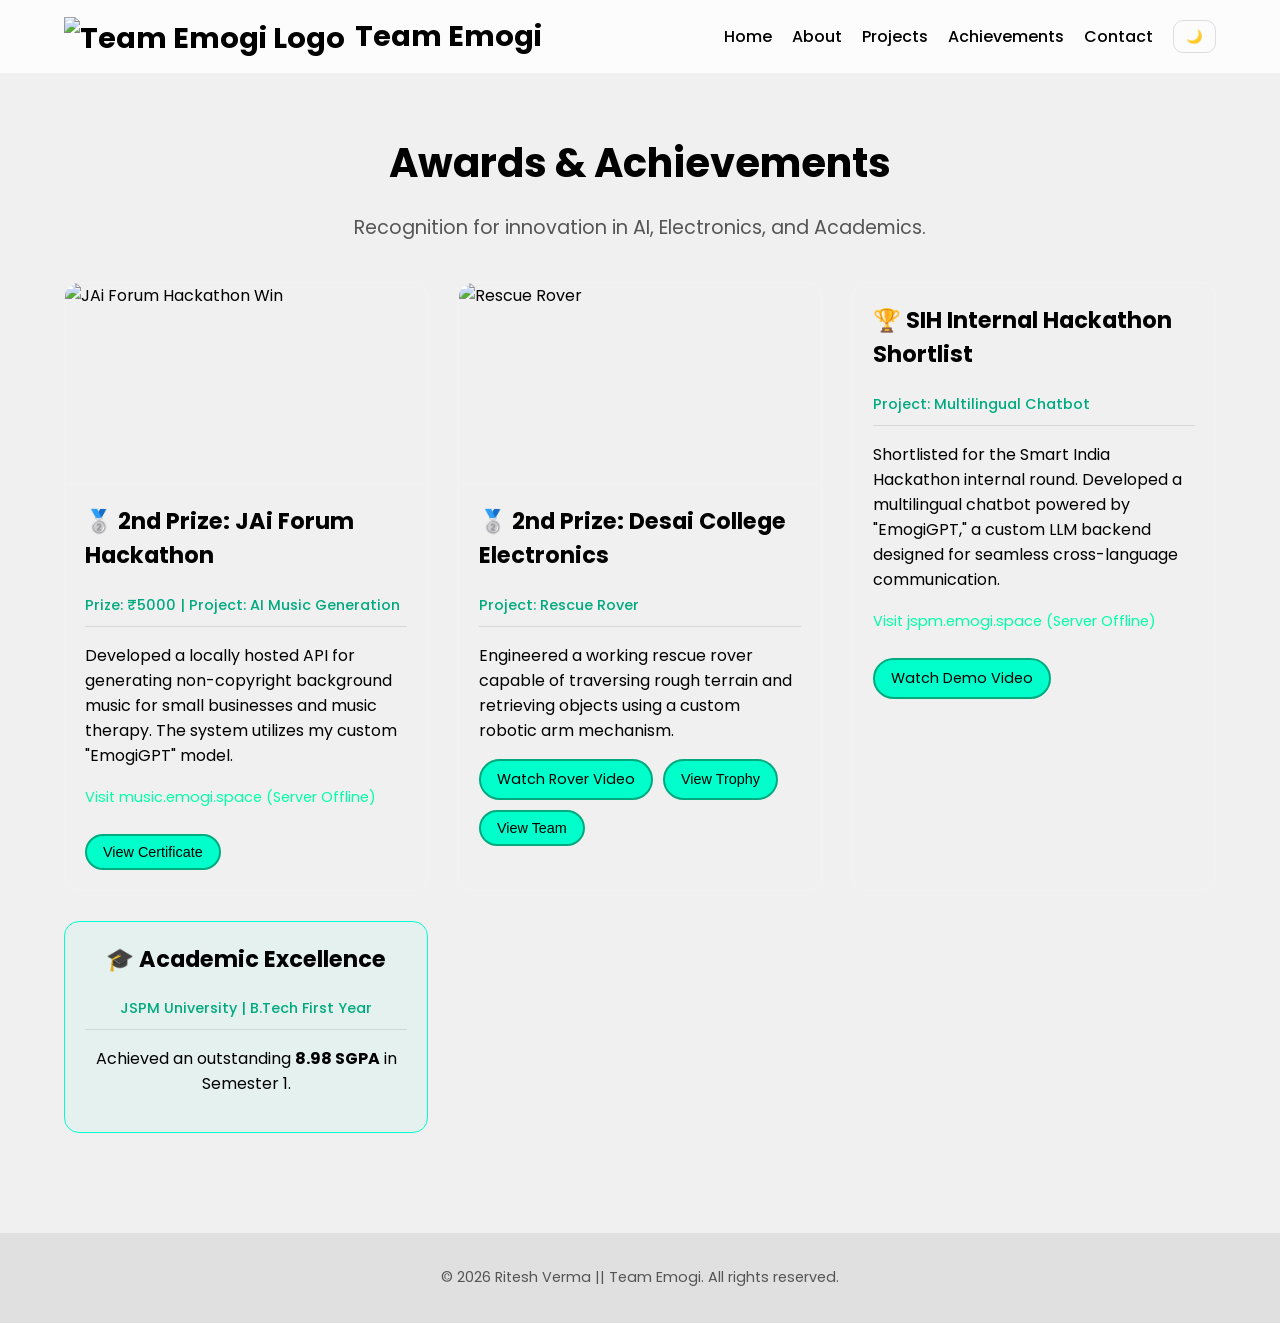
==== achievements.html @ 971d87a2 "Add files via upload" ====
<!DOCTYPE html>
<html lang="en">
<head>
  <meta charset="UTF-8">
  <meta name="viewport" content="width=device-width, initial-scale=1.0">
  <title>Awards and Achievements | Ritesh Verma</title>

  <link rel="icon" 
        href="https://github.com/Imimi328/Ritesh-Verma/blob/Images/Artboard.png?raw=true" 
        type="image/png">

  <link rel="apple-touch-icon" 
        href="https://github.com/Imimi328/Ritesh-Verma/blob/Images/Artboard.png?raw=true">

  <link href="https://fonts.googleapis.com/css2?family=Poppins:wght@300;500;700&display=swap" rel="stylesheet">
  <link rel="stylesheet" href="styles.css">

  <!-- SEO Meta Tags -->
  <meta name="description" content="Discover hackathon wins, academic excellence, and awards earned by Ritesh Verma.">
  <link rel="canonical" href="https://info.emogi.space/achievements">

  <!-- Open Graph / Facebook -->
  <meta property="og:type" content="website">
  <meta property="og:url" content="https://info.emogi.space/achievements">
  <meta property="og:title" content="Ritesh Verma | Team Emogi">
  <meta property="og:description" content="Discover hackathon wins, academic excellence, and awards earned by Ritesh Verma.">
  <meta property="og:image" content="https://raw.githubusercontent.com/Imimi328/Ritesh-Verma/refs/heads/Images/RiteshVerma.jpg">
  <meta property="og:site_name" content="Team Emogi">

  <!-- Twitter -->
  <meta property="twitter:card" content="summary_large_image">
  <meta property="twitter:url" content="https://info.emogi.space/achievements">
  <meta property="twitter:title" content="Ritesh Verma | Team Emogi">
  <meta property="twitter:description" content="Discover hackathon wins, academic excellence, and awards earned by Ritesh Verma.">
  <meta property="twitter:image" content="https://raw.githubusercontent.com/Imimi328/Ritesh-Verma/refs/heads/Images/RiteshVerma.jpg">

  <!-- JSON-LD Structured Data -->
  <script type="application/ld+json">
  {
    "@context": "https://schema.org",
    "@graph": [
      {
        "@type": "Person",
        "@id": "https://info.emogi.space/#person",
        "name": "Ritesh Verma",
        "url": "https://info.emogi.space/",
        "image": "https://raw.githubusercontent.com/Imimi328/Ritesh-Verma/refs/heads/Images/RiteshVerma.jpg",
        "jobTitle": "CEO & Game Developer",
        "worksFor": {
          "@id": "https://info.emogi.space/#organization"
        },
        "alumniOf": {
          "@type": "CollegeOrUniversity",
          "name": "JSPM University"
        },
        "sameAs": [
          "https://github.com/Imimi328",
          "https://www.youtube.com/@TeamEmogi",
          "https://www.youtube.com/@imimigeimeo",
          "https://www.instagram.com/team_emogi/"
        ]
      },
      {
        "@type": "Organization",
        "@id": "https://info.emogi.space/#organization",
        "name": "Team Emogi",
        "url": "https://emogi.space/",
        "logo": "https://github.com/Imimi328/Ritesh-Verma/blob/Images/Artboard.png?raw=true",
        "founder": {
          "@id": "https://info.emogi.space/#person"
        }
      }
    ]
  }
  </script>
</head>

<body>
  
<header class="navbar" role="navigation" aria-label="Primary">

  <a class="logo" href="https://emogi.space/" aria-label="Team Emogi Official Website" title="Team Emogi Official Website">
    <img 
      src="https://github.com/Imimi328/Ritesh-Verma/blob/Images/Artboard.png?raw=true"
      alt="Team Emogi Logo"
      class="logo-img">
    Team Emogi
  </a>

    <ul class="nav-links">
    <li><a href="index.html" title="Main Profile">Home</a></li>
    <li><a href="ritesh-verma.html" title="Ritesh Verma - CEO of Team Emogi">About</a></li>
    <li><a href="projects.html" title="Explore Game Development Projects by Ritesh Verma">Projects</a></li>
    <li><a href="achievements.html" title="Awards and Hackathon Achievements">Achievements</a></li>
    <li><a href="contact.html" title="Contact Ritesh Verma">Contact</a></li>
    <li>
      <button id="theme-toggle" aria-label="Toggle Theme" aria-pressed="false">
        <span id="theme-icon">🌙</span>
      </button>
    </li>
  </ul>

  <button id="menu-toggle"
          class="menu-toggle"
          type="button"
          aria-label="Open menu">
    ☰
  </button>

</header>



    <nav id="mobile-menu" class="mobile-menu" hidden>
    <a href="index.html">Home</a>
    <a href="ritesh-verma.html">About</a>
    <a href="projects.html">Projects</a>
    <a href="achievements.html">Achievements</a>
    <a href="contact.html">Contact</a>
    <button id="theme-toggle-mobile" class="theme-toggle" type="button">
      <span class="theme-icon">🌙</span>
    </button>
  </nav>

  <main>
<section id="achievements" class="portfolio-section">
      <div class="container">
        <h2 class="section-title">Awards & Achievements</h2>
        <p class="section-desc">Recognition for innovation in AI, Electronics, and Academics.</p>
        
        <div class="achievement-grid">
          
          <div class="achievement-card">
            <div class="achievement-img-container">
               <img src="https://github.com/Imimi328/Ritesh-Verma/blob/Images/JAiForum.jpeg?raw=true" alt="JAi Forum Hackathon Win" loading="lazy">
            </div>
            <div class="achievement-content">
              <h3>🥈 2nd Prize: JAi Forum Hackathon</h3>
              <p class="achievement-meta">Prize: ₹5000 | Project: AI Music Generation</p>
              <p>Developed a locally hosted API for generating non-copyright background music for small businesses and music therapy. The system utilizes my custom "EmogiGPT" model.</p>
              <a href="https://music.emogi.space" target="_blank" class="text-link">Visit music.emogi.space (Server Offline)</a>
              <br><br>
              <button class="action-btn small" onclick="openModal('https://github.com/Imimi328/Ritesh-Verma/blob/Images/JAiForum.jpeg?raw=true', false)">View Certificate</button>
            </div>
          </div>

          <div class="achievement-card">
            <div class="achievement-img-container">
               <img src="https://github.com/Imimi328/Ritesh-Verma/blob/Images/Electronics1.jpeg?raw=true" alt="Rescue Rover" loading="lazy">
            </div>
            <div class="achievement-content">
              <h3>🥈 2nd Prize: Desai College Electronics</h3>
              <p class="achievement-meta">Project: Rescue Rover</p>
              <p>Engineered a working rescue rover capable of traversing rough terrain and retrieving objects using a custom robotic arm mechanism.</p>
              <div class="btn-group">
                <a href="https://youtube.com/shorts/vbQOLs_6zQY" target="_blank" class="action-btn small">Watch Rover Video</a>
                <button class="action-btn small" onclick="openModal('https://github.com/Imimi328/Ritesh-Verma/blob/Images/Electronics1.jpeg?raw=true', false)">View Trophy</button>
                <button class="action-btn small" onclick="openModal('https://github.com/Imimi328/Ritesh-Verma/blob/Images/Electronics2.jpeg?raw=true', false)">View Team</button>
              </div>
            </div>
          </div>

          <div class="achievement-card">
            <div class="achievement-content full-width">
              <h3>🏆 SIH Internal Hackathon Shortlist</h3>
              <p class="achievement-meta">Project: Multilingual Chatbot</p>
              <p>Shortlisted for the Smart India Hackathon internal round. Developed a multilingual chatbot powered by "EmogiGPT," a custom LLM backend designed for seamless cross-language communication.</p>
              <a href="https://jspm.emogi.space" target="_blank" class="text-link">Visit jspm.emogi.space (Server Offline)</a>
              <br><br>
              <a href="https://youtu.be/c7JTtgai_VA" target="_blank" class="action-btn small">Watch Demo Video</a>
            </div>
          </div>

          <div class="achievement-card academic-card">
            <div class="achievement-content full-width">
              <h3>🎓 Academic Excellence</h3>
              <p class="achievement-meta">JSPM University | B.Tech First Year</p>
              <p>Achieved an outstanding <strong>8.98 SGPA</strong> in Semester 1.</p>
            </div>
          </div>

        </div>
      </div>
    </section>
</main>

  <div id="modal" class="modal" aria-hidden="true">
    <span class="modal-close">&times;</span>
    <div class="modal-content"></div>
  </div>

  <button id="back-to-top" aria-label="Back to Top">↑</button>

  <footer>
    <p>© <span id="current-year"></span> Ritesh Verma || Team Emogi. All rights reserved.</p>
  </footer>

  <script src="script.js"></script>
</body>

</html>
---- styles.css ----
/* General Styles */
body {
  font-family: 'Poppins', sans-serif;
  margin: 0;
  padding: 0;
  background: #0f0f0f;
  color: #ffffff;
  overflow-x: hidden;
  scroll-behavior: smooth;
  transition: background 0.5s, color 0.5s;
}

body.light-mode {
  background: #f0f0f0;
  color: #000;
}

/* Custom Scrollbar */
body::-webkit-scrollbar { width: 10px; }
body::-webkit-scrollbar-track { background: #1a1a1a; }
body::-webkit-scrollbar-thumb { background: #00ffcb; border-radius: 5px; }
body.light-mode::-webkit-scrollbar-track { background: #e0e0e0; }
body.light-mode::-webkit-scrollbar-thumb { background: #00aa7f; }

/* Navbar */
.navbar {
  position: fixed;
  width: 100%;
  top: 0;
  background: rgba(0, 0, 0, 0.8);
  padding: 15px 5%;
  display: flex;
  justify-content: space-between;
  align-items: center;
  z-index: 1000;
  backdrop-filter: blur(10px);
  transition: background 0.5s;
  box-sizing: border-box;
}
body.light-mode .navbar { background: rgba(255, 255, 255, 0.8); }

.navbar ul {
  list-style: none;
  display: flex;
  gap: 20px;
  margin: 0;
  padding: 0;
  align-items: center;
}
.navbar ul li a {
  text-decoration: none;
  color: #ffffff;
  font-weight: 500;
  transition: color 0.3s ease;
}
body.light-mode .navbar ul li a { color: #000; }
.navbar ul li a:hover { color: #00ffcb; }

/* Logo */
.logo {
  color: #fff; font-size: 1.8rem; font-weight: 700; text-decoration: none;
  transition: color 0.5s; display: flex; align-items: center; gap: 10px;
}
body.light-mode .navbar .logo { color: #000; }

.logo-img {
  height: 40px; /* Limits the logo height to fit the navbar */
  width: auto;
  object-fit: contain;
}

/* Mobile Menu Toggle */
.menu-toggle {
  display: none;
  background: none;
  border: 1px solid rgba(255,255,255,0.2);
  color: inherit;
  padding: 8px 12px;
  border-radius: 10px;
  cursor: pointer;
  backdrop-filter: blur(6px);
}
body.light-mode .menu-toggle { border-color: rgba(0,0,0,0.12); }

@media (max-width: 1100px) {
  .navbar ul { display: none; }
  .menu-toggle { display: inline-flex; }
}

.mobile-menu {
  position: fixed; top: 74px; left: 0; right: 0; z-index: 9999;
  padding: 10px 5%; background: rgba(0,0,0,0.95); backdrop-filter: blur(10px);
  border-top: 1px solid rgba(255,255,255,0.2);
}
body.light-mode .mobile-menu { background: rgba(255,255,255,0.95); border-top: 1px solid rgba(0,0,0,0.1); }
.mobile-menu a {
  display: block; padding: 12px; border-radius: 10px; text-decoration: none;
  color: inherit; border: 1px solid rgba(255,255,255,0.2); background: rgba(255,255,255,0.1); margin-bottom: 8px;
}
body.light-mode .mobile-menu a { border: 1px solid rgba(0,0,0,0.12); background: rgba(0,0,0,0.08); }
.mobile-menu[hidden] { display: none !important; }

/* Theme Toggle */
#theme-toggle, #theme-toggle-mobile {
  background: none; border: 1px solid rgba(255,255,255,0.2); color: inherit;
  padding: 8px 12px; border-radius: 10px; cursor: pointer;
}
body.light-mode #theme-toggle, body.light-mode #theme-toggle-mobile { border-color: rgba(0,0,0,0.12); }
body.nav-open { overflow: hidden; }

/* Hero Section */
.hero {
  display: flex; flex-direction: column; justify-content: center; align-items: center;
  text-align: center; height: 100vh; position: relative; padding: 0 5%; z-index: 1; overflow: hidden;
}
#hero-canvas { position: absolute; top: 0; left: 0; width: 100%; height: 100%; z-index: -1; transition: filter 0.5s; }
.hero-title { font-size: 4rem; margin-bottom: 20px; color: #ffffff; text-shadow: 0 4px 6px rgba(0, 0, 0, 0.3); transition: color 0.5s; }
body.light-mode .hero-title { color: #000; }
.hero-subtitle { font-size: 1.5rem; margin-bottom: 30px; color: #cccccc; transition: color 0.5s; }
body.light-mode .hero-subtitle { color: #555; }

/* Buttons */
.cta-btn, .action-btn {
  padding: 15px 30px; background: linear-gradient(45deg, #00ffcb, #00ffaa); color: #000;
  text-decoration: none; border-radius: 30px; transition: all 0.3s ease; font-size: 1.2rem;
  border: none; cursor: pointer; display: inline-block;
}
.cta-btn.small, .action-btn.small {
  padding: 8px 16px; font-size: 0.9rem; background: #00ffcb; border: 2px solid #00aa7f;
}
.cta-btn:hover, .action-btn:hover { transform: scale(1.05); background: linear-gradient(45deg, #00ffaa, #00ffcb); }

/* Sections */
.portfolio-section { padding: 100px 5%; }
.container { max-width: 1200px; margin: 0 auto; }
.section-title { font-size: 2.5rem; text-align: center; margin-bottom: 20px; transition: color 0.5s; }
body.light-mode .section-title { color: #000; }
.section-desc { text-align: center; font-size: 1.2rem; margin-bottom: 40px; color: #aaaaaa; }
body.light-mode .section-desc { color: #555; }
.section-desc a { color: #00ffcb; text-decoration: none; }

/* Grids */
.video-gallery, .photo-gallery, .game-gallery, .repo-gallery, .contact-gallery, .skills-grid {
  display: grid; grid-template-columns: repeat(auto-fit, minmax(280px, 1fr)); gap: 25px;
}

/* Cards */
.video-card, .photo-card, .game-card, .repo-card, .skill-card, .contact-card {
  background: rgba(255, 255, 255, 0.1); padding: 20px; border-radius: 10px;
  backdrop-filter: blur(10px); border: 1px solid rgba(255, 255, 255, 0.1); text-align: center;
  transition: transform 0.3s, box-shadow 0.3s, background 0.5s;
}
body.light-mode .video-card, body.light-mode .photo-card, body.light-mode .game-card,
body.light-mode .repo-card, body.light-mode .skill-card, body.light-mode .contact-card {
  background: rgba(0, 0, 0, 0.05); border: 1px solid rgba(0, 0, 0, 0.1);
}
.card:hover { transform: scale(1.05); box-shadow: 0 8px 15px rgba(0,0,0,0.3); }

/* Images & Iframes */
.video-card iframe { width: 100%; height: 200px; border-radius: 10px; border: none; }
.photo-card img, .game-card img { width: 100%; height: auto; object-fit: cover; border-radius: 10px; margin-bottom: 10px; }

/* Skills */
.progress-bar { height: 10px; background-color: #ddd; border-radius: 5px; margin-top: 10px; overflow: hidden; }
.progress-bar::after { content: ''; display: block; height: 100%; background-color: #00ffcb; width: 0; transition: width 1s; }
.skill-card[data-skill="100"] .progress-bar::after { width: 100%; }
.skill-card[data-skill="80"] .progress-bar::after { width: 80%; }
.skill-card[data-skill="60"] .progress-bar::after { width: 60%; }

/* Work History */
.work-card {
  background: rgba(255, 255, 255, 0.1); padding: 20px; border-radius: 10px; margin-bottom: 20px;
  backdrop-filter: blur(10px); border: 1px solid rgba(255, 255, 255, 0.1);
}
body.light-mode .work-card { background: rgba(0, 0, 0, 0.05); border-color: rgba(0,0,0,0.1); }

/* ACHIEVEMENTS STYLES */
.achievement-grid {
  display: grid; grid-template-columns: repeat(auto-fit, minmax(300px, 1fr)); gap: 30px;
}
.achievement-card {
  background: rgba(255, 255, 255, 0.05); border-radius: 15px; overflow: hidden;
  border: 1px solid rgba(255, 255, 255, 0.1); transition: transform 0.3s ease, box-shadow 0.3s ease;
  display: flex; flex-direction: column;
}
.achievement-card:hover {
  transform: translateY(-5px); box-shadow: 0 10px 25px rgba(255, 215, 0, 0.15); border-color: rgba(255, 215, 0, 0.3);
}
body.light-mode .achievement-card:hover {
  box-shadow: 0 10px 25px rgba(218, 165, 32, 0.3); border-color: rgba(218, 165, 32, 0.5);
}
.achievement-img-container { width: 100%; height: 200px; overflow: hidden; border-bottom: 1px solid rgba(255, 255, 255, 0.1); }
.achievement-img-container img { width: 100%; height: 100%; object-fit: cover; transition: transform 0.5s ease; }
.achievement-card:hover .achievement-img-container img { transform: scale(1.1); }
.achievement-content { padding: 20px; text-align: left; flex-grow: 1; }
.achievement-content h3 { margin-top: 0; color: #fff; font-size: 1.4rem; }
body.light-mode .achievement-content h3 { color: #000; }
.achievement-meta { color: #00ffcb; font-size: 0.9rem; font-weight: 500; margin-bottom: 10px; border-bottom: 1px solid rgba(255,255,255,0.1); padding-bottom: 10px; }
body.light-mode .achievement-meta { color: #00aa7f; border-color: rgba(0,0,0,0.1); }
.text-link { color: #00ffaa; text-decoration: none; font-size: 0.9rem; }
.text-link:hover { text-decoration: underline; }
.btn-group { display: flex; gap: 10px; margin-top: 15px; flex-wrap: wrap; }

/* Academic Card */
.academic-card { border: 1px solid #00ffcb; background: rgba(0, 255, 203, 0.05); text-align: center; }
.academic-card .achievement-content { text-align: center; }
.academic-card h3 { color: #00ffcb; }

/* Rocket / Wiki Tabs */
.wiki-layout { background: rgba(255,255,255,0.05); padding: 20px; border-radius: 10px; }
.wiki-infobox { text-align: center; margin-bottom: 30px; border-bottom: 1px solid rgba(255,255,255,0.1); padding-bottom: 20px; }
.infobox-image { max-width: 250px; border-radius: 10px; border: 2px solid #00ffcb; }
.wiki-section { margin-bottom: 30px; }
.wiki-section h3 { border-bottom: 1px solid #00ffcb; padding-bottom: 5px; display: inline-block; }

/* Contact */
#contact { position: relative; overflow: hidden; }
.contact-canvas { position: absolute; top: 0; left: 0; width: 100%; height: 100%; z-index: 0; opacity: 0.3; }
.contact-gallery { position: relative; z-index: 1; max-width: 800px; margin: 0 auto; }
.contact-card { display: flex; flex-direction: column; align-items: center; justify-content: center; }
.contact-logo { width: 50px; height: 50px; margin-bottom: 10px; object-fit: contain; }
.contact-link { color: #00ffcb; text-decoration: none; word-break: break-all; }

/* Modal */
.modal {
  display: none; position: fixed; z-index: 2000; left: 0; top: 0; width: 100%; height: 100%;
  overflow: auto; background-color: rgba(0, 0, 0, 0.95); justify-content: center; align-items: center;
}
.modal-content { position: relative; max-width: 90%; max-height: 90vh; }
.modal-close { position: absolute; top: 20px; right: 30px; color: #fff; font-size: 40px; font-weight: bold; cursor: pointer; z-index: 2001; }

/* Back to Top */
#back-to-top {
  display: none; position: fixed; bottom: 20px; right: 20px; z-index: 99;
  background-color: #00ffcb; color: #000; padding: 10px 15px; border-radius: 50%;
  font-size: 20px; border: none; cursor: pointer;
}

/* Footer */
footer { text-align: center; padding: 20px 5%; background: #0f0f0f; color: #aaaaaa; font-size: 0.9rem; }
body.light-mode footer { background: #e0e0e0; color: #555; }
footer a { color: #00ffcb; text-decoration: none; }

/* About Image */
.about-image { width: 200px; border-radius: 50%; border: 4px solid #00ffcb; margin: 0 auto 20px; display: block; }
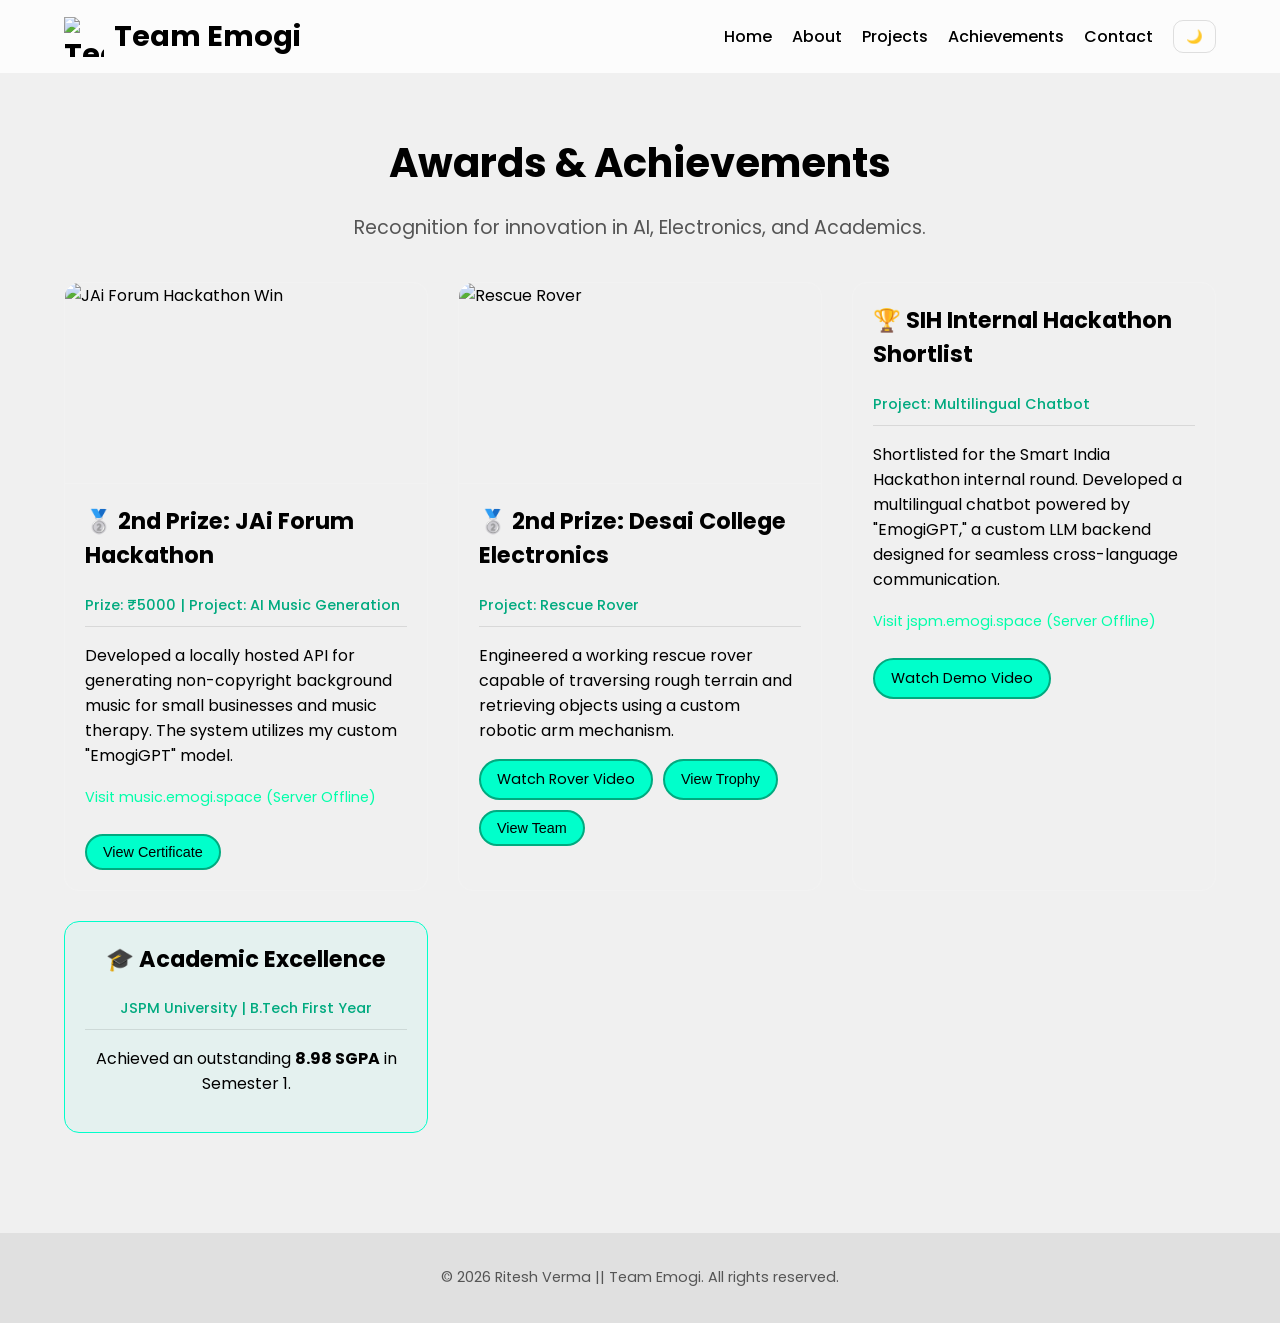
==== commit 50043a94: "Update achievements.html" ====
--- a/achievements.html
+++ b/achievements.html
@@ -12,6 +12,8 @@
   <link rel="apple-touch-icon" 
         href="https://github.com/Imimi328/Ritesh-Verma/blob/Images/Artboard.png?raw=true">
 
+  <link rel="preconnect" href="https://fonts.googleapis.com">
+  <link rel="preconnect" href="https://fonts.gstatic.com" crossorigin>
   <link href="https://fonts.googleapis.com/css2?family=Poppins:wght@300;500;700&display=swap" rel="stylesheet">
   <link rel="stylesheet" href="styles.css">
 
@@ -80,7 +82,7 @@
 <header class="navbar" role="navigation" aria-label="Primary">
 
   <a class="logo" href="https://emogi.space/" aria-label="Team Emogi Official Website" title="Team Emogi Official Website">
-    <img 
+    <img width="32" height="32" 
       src="https://github.com/Imimi328/Ritesh-Verma/blob/Images/Artboard.png?raw=true"
       alt="Team Emogi Logo"
       class="logo-img">
@@ -132,7 +134,7 @@
           
           <div class="achievement-card">
             <div class="achievement-img-container">
-               <img src="https://github.com/Imimi328/Ritesh-Verma/blob/Images/JAiForum.jpeg?raw=true" alt="JAi Forum Hackathon Win" loading="lazy">
+               <img width="645" height="363" src="https://github.com/Imimi328/Ritesh-Verma/blob/Images/JAiForum.jpeg?raw=true" alt="JAi Forum Hackathon Win" loading="lazy">
             </div>
             <div class="achievement-content">
               <h3>🥈 2nd Prize: JAi Forum Hackathon</h3>
@@ -146,7 +148,7 @@
 
           <div class="achievement-card">
             <div class="achievement-img-container">
-               <img src="https://github.com/Imimi328/Ritesh-Verma/blob/Images/Electronics1.jpeg?raw=true" alt="Rescue Rover" loading="lazy">
+               <img width="645" height="363" src="https://github.com/Imimi328/Ritesh-Verma/blob/Images/Electronics1.jpeg?raw=true" alt="Rescue Rover" loading="lazy">
             </div>
             <div class="achievement-content">
               <h3>🥈 2nd Prize: Desai College Electronics</h3>
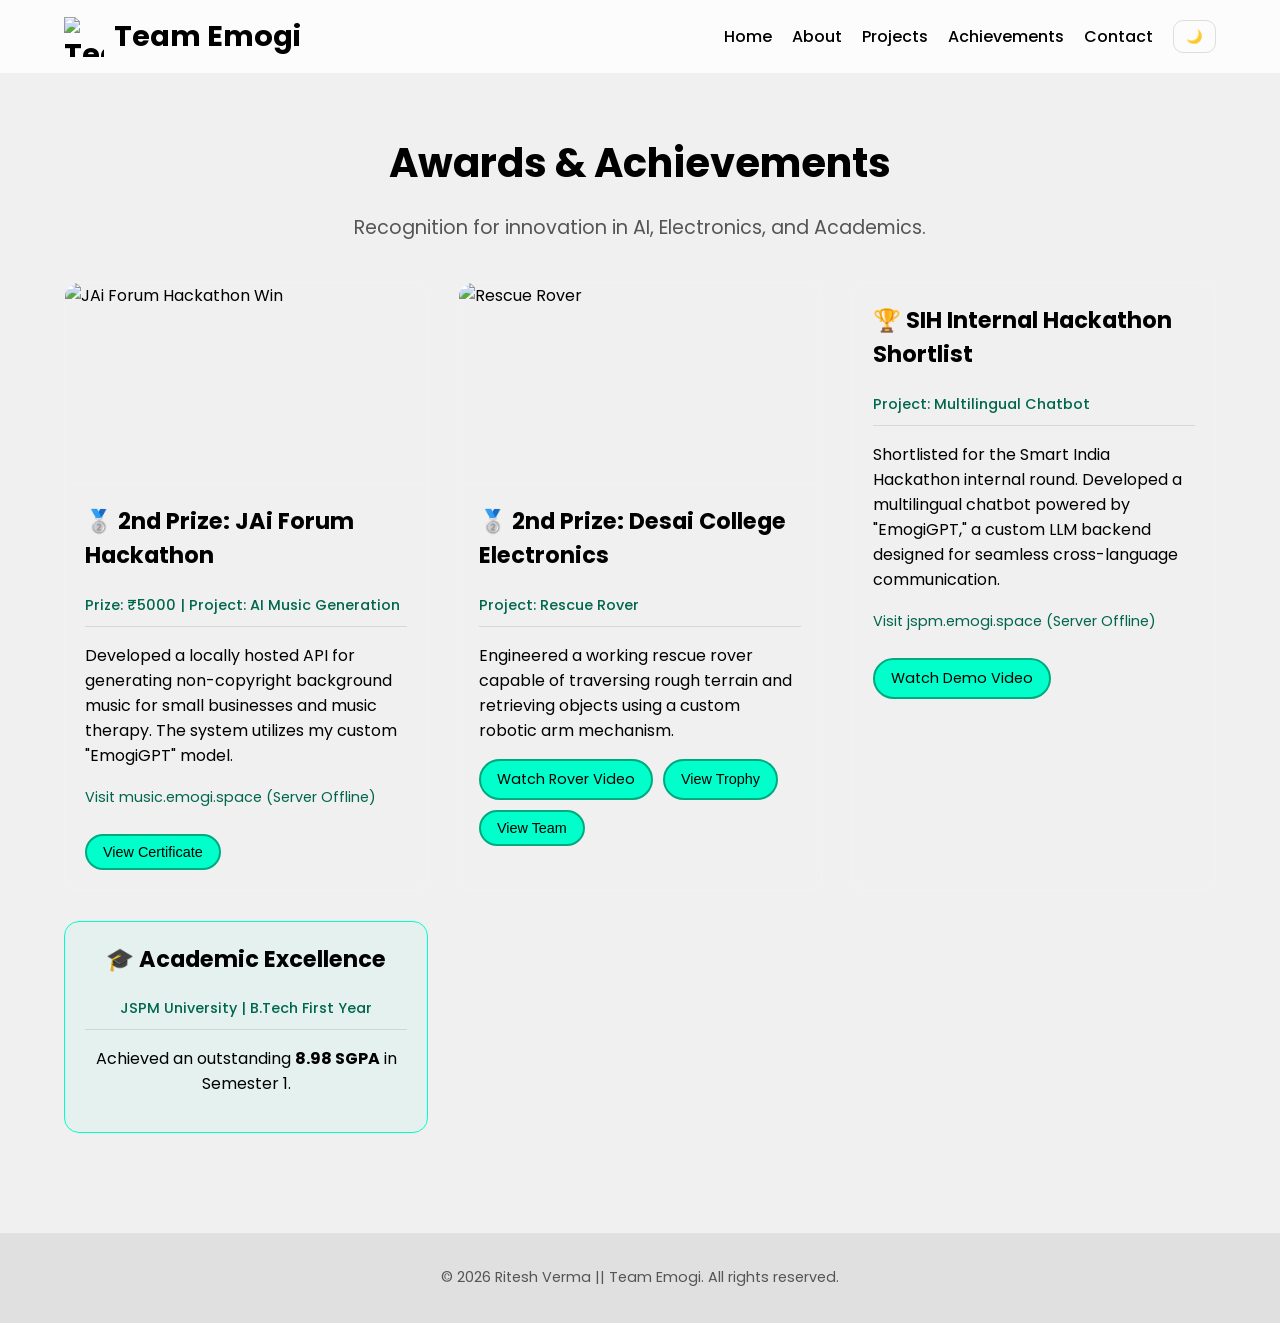
==== commit 50d0a90e: "Update achievements.html" ====
--- a/achievements.html
+++ b/achievements.html
@@ -6,11 +6,11 @@
   <title>Awards and Achievements | Ritesh Verma</title>
 
   <link rel="icon" 
-        href="https://github.com/Imimi328/Ritesh-Verma/blob/Images/Artboard.png?raw=true" 
+        href="https://raw.githubusercontent.com/Imimi328/Ritesh-Verma/refs/heads/Images/Artboard.webp" 
         type="image/png">
 
   <link rel="apple-touch-icon" 
-        href="https://github.com/Imimi328/Ritesh-Verma/blob/Images/Artboard.png?raw=true">
+        href="https://raw.githubusercontent.com/Imimi328/Ritesh-Verma/refs/heads/Images/Artboard.webp">
 
   <link rel="preconnect" href="https://fonts.googleapis.com">
   <link rel="preconnect" href="https://fonts.gstatic.com" crossorigin>
@@ -26,7 +26,7 @@
   <meta property="og:url" content="https://info.emogi.space/achievements">
   <meta property="og:title" content="Ritesh Verma | Team Emogi">
   <meta property="og:description" content="Discover hackathon wins, academic excellence, and awards earned by Ritesh Verma.">
-  <meta property="og:image" content="https://raw.githubusercontent.com/Imimi328/Ritesh-Verma/refs/heads/Images/RiteshVerma.jpg">
+  <meta property="og:image" content="https://raw.githubusercontent.com/Imimi328/Ritesh-Verma/refs/heads/Images/RiteshVerma.webp">
   <meta property="og:site_name" content="Team Emogi">
 
   <!-- Twitter -->
@@ -34,7 +34,7 @@
   <meta property="twitter:url" content="https://info.emogi.space/achievements">
   <meta property="twitter:title" content="Ritesh Verma | Team Emogi">
   <meta property="twitter:description" content="Discover hackathon wins, academic excellence, and awards earned by Ritesh Verma.">
-  <meta property="twitter:image" content="https://raw.githubusercontent.com/Imimi328/Ritesh-Verma/refs/heads/Images/RiteshVerma.jpg">
+  <meta property="twitter:image" content="https://raw.githubusercontent.com/Imimi328/Ritesh-Verma/refs/heads/Images/RiteshVerma.webp">
 
   <!-- JSON-LD Structured Data -->
   <script type="application/ld+json">
@@ -46,7 +46,7 @@
         "@id": "https://info.emogi.space/#person",
         "name": "Ritesh Verma",
         "url": "https://info.emogi.space/",
-        "image": "https://raw.githubusercontent.com/Imimi328/Ritesh-Verma/refs/heads/Images/RiteshVerma.jpg",
+        "image": "https://raw.githubusercontent.com/Imimi328/Ritesh-Verma/refs/heads/Images/RiteshVerma.webp",
         "jobTitle": "CEO & Game Developer",
         "worksFor": {
           "@id": "https://info.emogi.space/#organization"
@@ -67,7 +67,7 @@
         "@id": "https://info.emogi.space/#organization",
         "name": "Team Emogi",
         "url": "https://emogi.space/",
-        "logo": "https://github.com/Imimi328/Ritesh-Verma/blob/Images/Artboard.png?raw=true",
+        "logo": "https://raw.githubusercontent.com/Imimi328/Ritesh-Verma/refs/heads/Images/Artboard.webp",
         "founder": {
           "@id": "https://info.emogi.space/#person"
         }
@@ -83,7 +83,7 @@
 
   <a class="logo" href="https://emogi.space/" aria-label="Team Emogi Official Website" title="Team Emogi Official Website">
     <img width="32" height="32" 
-      src="https://github.com/Imimi328/Ritesh-Verma/blob/Images/Artboard.png?raw=true"
+      src="https://raw.githubusercontent.com/Imimi328/Ritesh-Verma/refs/heads/Images/Artboard.webp"
       alt="Team Emogi Logo"
       class="logo-img">
     Team Emogi
@@ -134,7 +134,7 @@
           
           <div class="achievement-card">
             <div class="achievement-img-container">
-               <img width="645" height="363" src="https://github.com/Imimi328/Ritesh-Verma/blob/Images/JAiForum.jpeg?raw=true" alt="JAi Forum Hackathon Win" loading="lazy">
+               <img width="645" height="363" src="https://raw.githubusercontent.com/Imimi328/Ritesh-Verma/refs/heads/Images/JAiForum.webp" alt="JAi Forum Hackathon Win" loading="lazy">
             </div>
             <div class="achievement-content">
               <h3>🥈 2nd Prize: JAi Forum Hackathon</h3>
@@ -142,13 +142,13 @@
               <p>Developed a locally hosted API for generating non-copyright background music for small businesses and music therapy. The system utilizes my custom "EmogiGPT" model.</p>
               <a href="https://music.emogi.space" target="_blank" class="text-link">Visit music.emogi.space (Server Offline)</a>
               <br><br>
-              <button class="action-btn small" onclick="openModal('https://github.com/Imimi328/Ritesh-Verma/blob/Images/JAiForum.jpeg?raw=true', false)">View Certificate</button>
+              <button class="action-btn small" onclick="openModal('https://raw.githubusercontent.com/Imimi328/Ritesh-Verma/refs/heads/Images/JAiForum.webp', false)">View Certificate</button>
             </div>
           </div>
 
           <div class="achievement-card">
             <div class="achievement-img-container">
-               <img width="645" height="363" src="https://github.com/Imimi328/Ritesh-Verma/blob/Images/Electronics1.jpeg?raw=true" alt="Rescue Rover" loading="lazy">
+               <img width="645" height="363" src="https://raw.githubusercontent.com/Imimi328/Ritesh-Verma/refs/heads/Images/Electronics1.webp" alt="Rescue Rover" loading="lazy">
             </div>
             <div class="achievement-content">
               <h3>🥈 2nd Prize: Desai College Electronics</h3>
@@ -156,8 +156,8 @@
               <p>Engineered a working rescue rover capable of traversing rough terrain and retrieving objects using a custom robotic arm mechanism.</p>
               <div class="btn-group">
                 <a href="https://youtube.com/shorts/vbQOLs_6zQY" target="_blank" class="action-btn small">Watch Rover Video</a>
-                <button class="action-btn small" onclick="openModal('https://github.com/Imimi328/Ritesh-Verma/blob/Images/Electronics1.jpeg?raw=true', false)">View Trophy</button>
-                <button class="action-btn small" onclick="openModal('https://github.com/Imimi328/Ritesh-Verma/blob/Images/Electronics2.jpeg?raw=true', false)">View Team</button>
+                <button class="action-btn small" onclick="openModal('https://raw.githubusercontent.com/Imimi328/Ritesh-Verma/refs/heads/Images/Electronics1.webp', false)">View Trophy</button>
+                <button class="action-btn small" onclick="openModal('https://raw.githubusercontent.com/Imimi328/Ritesh-Verma/refs/heads/Images/Electronics2.webp', false)">View Team</button>
               </div>
             </div>
           </div>
--- a/styles.css
+++ b/styles.css
@@ -196,8 +196,9 @@
 .achievement-content h3 { margin-top: 0; color: #fff; font-size: 1.4rem; }
 body.light-mode .achievement-content h3 { color: #000; }
 .achievement-meta { color: #00ffcb; font-size: 0.9rem; font-weight: 500; margin-bottom: 10px; border-bottom: 1px solid rgba(255,255,255,0.1); padding-bottom: 10px; }
-body.light-mode .achievement-meta { color: #00aa7f; border-color: rgba(0,0,0,0.1); }
+body.light-mode .achievement-meta { color: #00664c; border-color: rgba(0,0,0,0.1); }
 .text-link { color: #00ffaa; text-decoration: none; font-size: 0.9rem; }
+body.light-mode .text-link { color: #00664c; }
 .text-link:hover { text-decoration: underline; }
 .btn-group { display: flex; gap: 10px; margin-top: 15px; flex-wrap: wrap; }
 
@@ -209,7 +210,7 @@
 /* Rocket / Wiki Tabs */
 .wiki-layout { background: rgba(255,255,255,0.05); padding: 20px; border-radius: 10px; }
 .wiki-infobox { text-align: center; margin-bottom: 30px; border-bottom: 1px solid rgba(255,255,255,0.1); padding-bottom: 20px; }
-.infobox-image { max-width: 250px; border-radius: 10px; border: 2px solid #00ffcb; }
+.infobox-image { max-width: 250px; height: auto; border-radius: 10px; border: 2px solid #00ffcb; }
 .wiki-section { margin-bottom: 30px; }
 .wiki-section h3 { border-bottom: 1px solid #00ffcb; padding-bottom: 5px; display: inline-block; }
 
@@ -242,4 +243,4 @@
 footer a { color: #00ffcb; text-decoration: none; }
 
 /* About Image */
-.about-image { width: 200px; border-radius: 50%; border: 4px solid #00ffcb; margin: 0 auto 20px; display: block; }
+.about-image { width: 200px; height: auto; aspect-ratio: 1/1; object-fit: cover; border-radius: 50%; border: 4px solid #00ffcb; margin: 0 auto 20px; display: block; }
